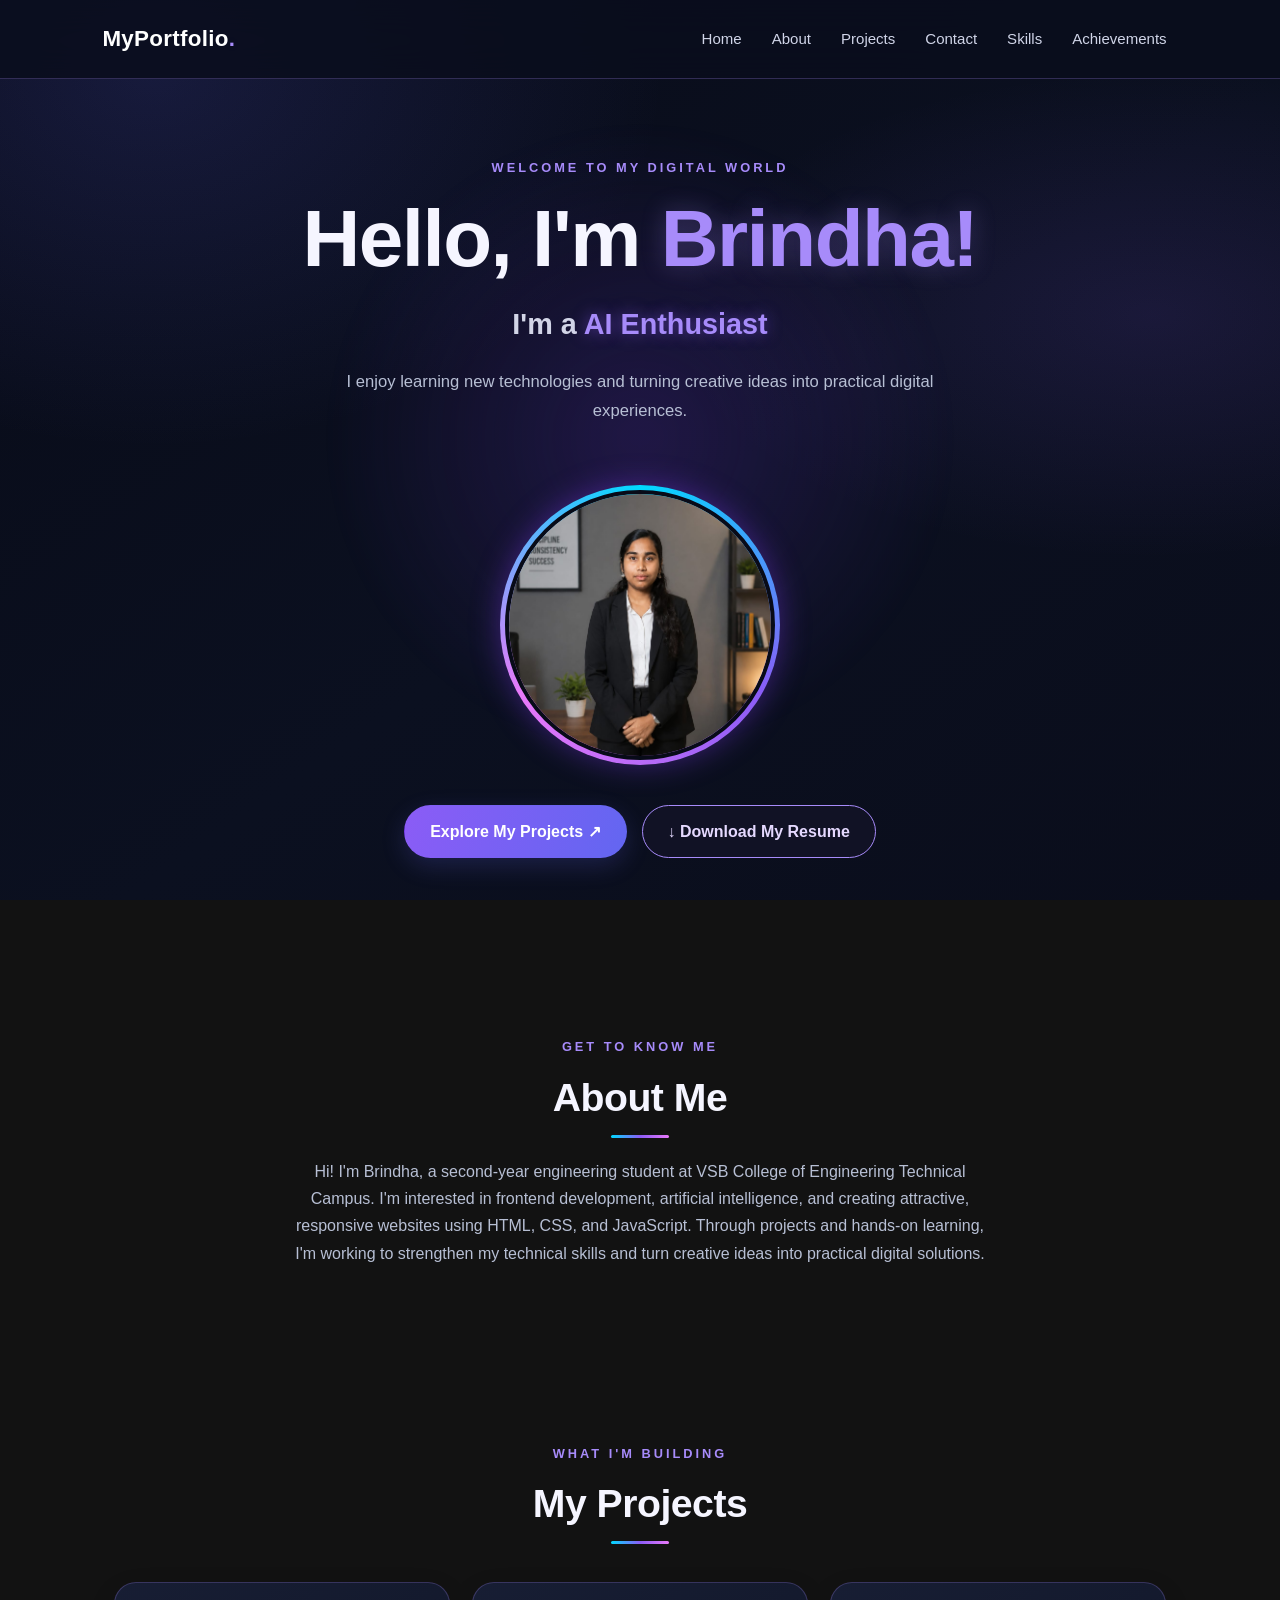
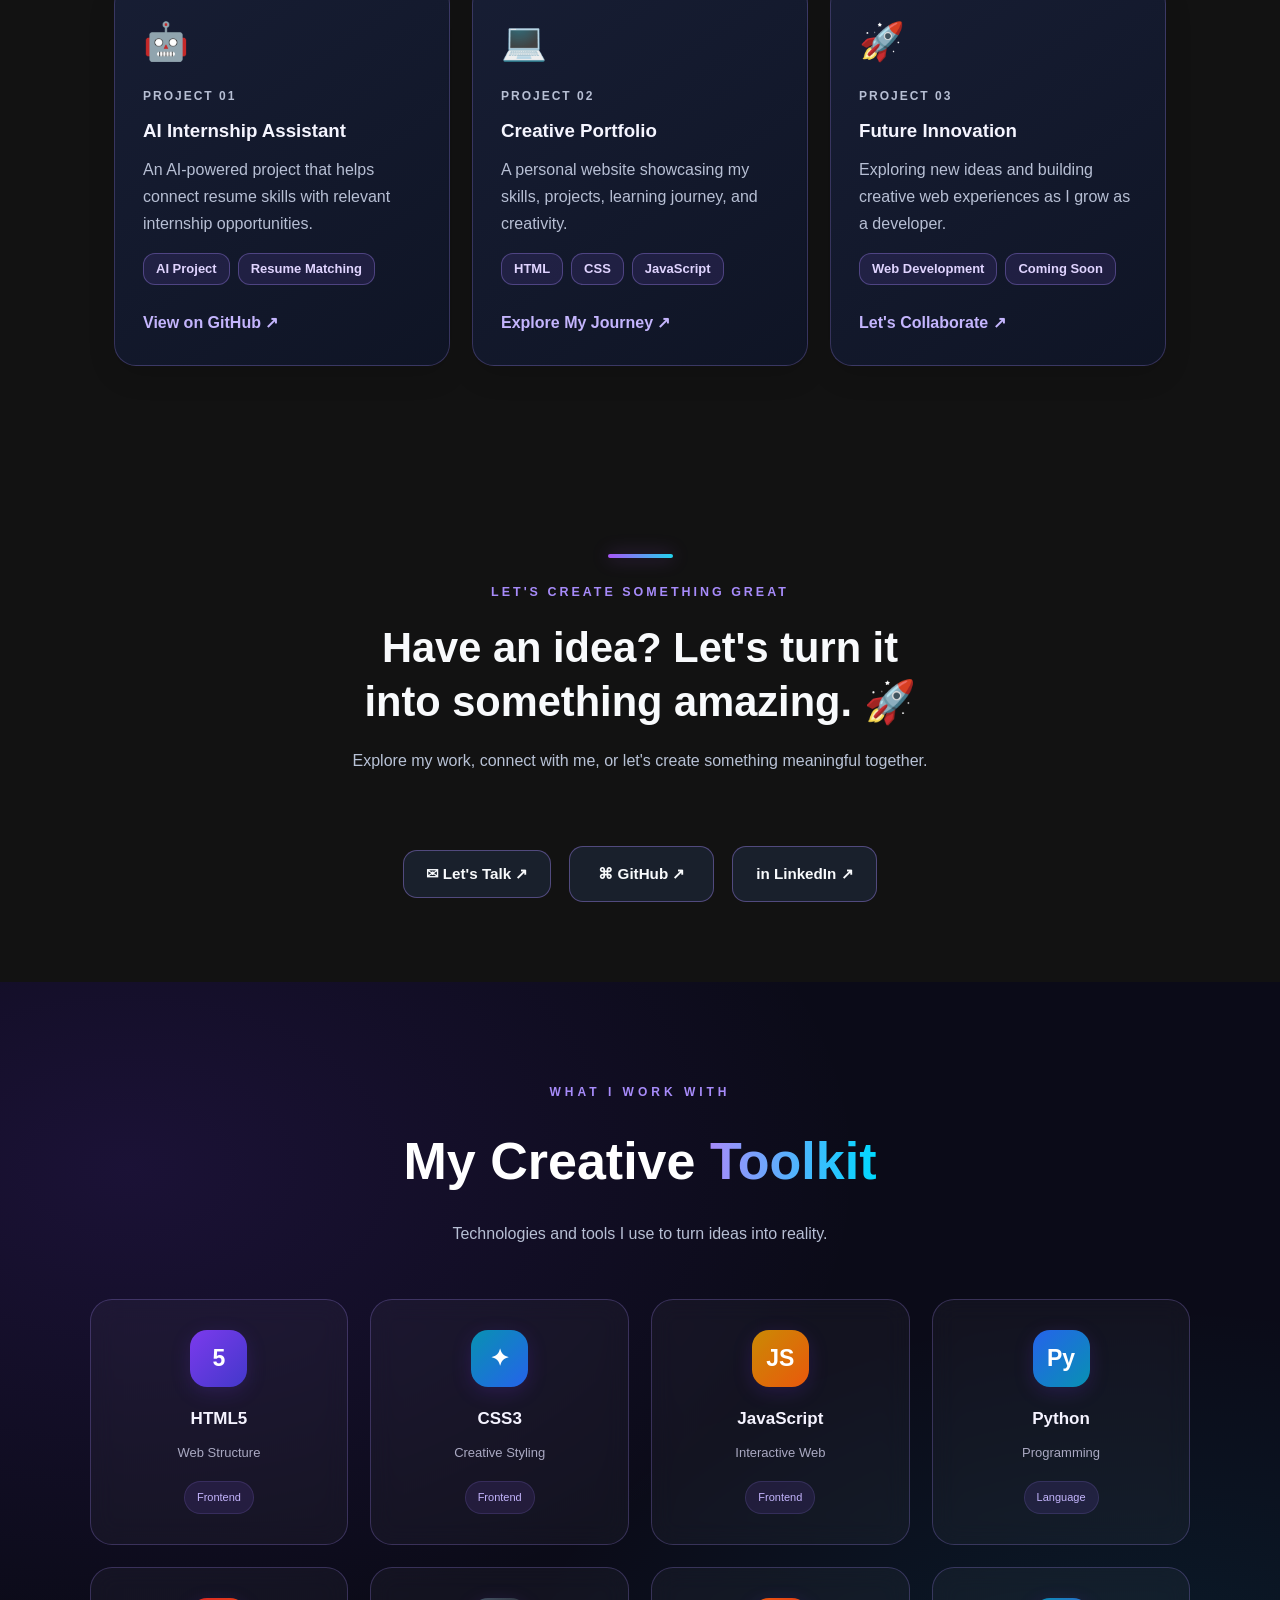
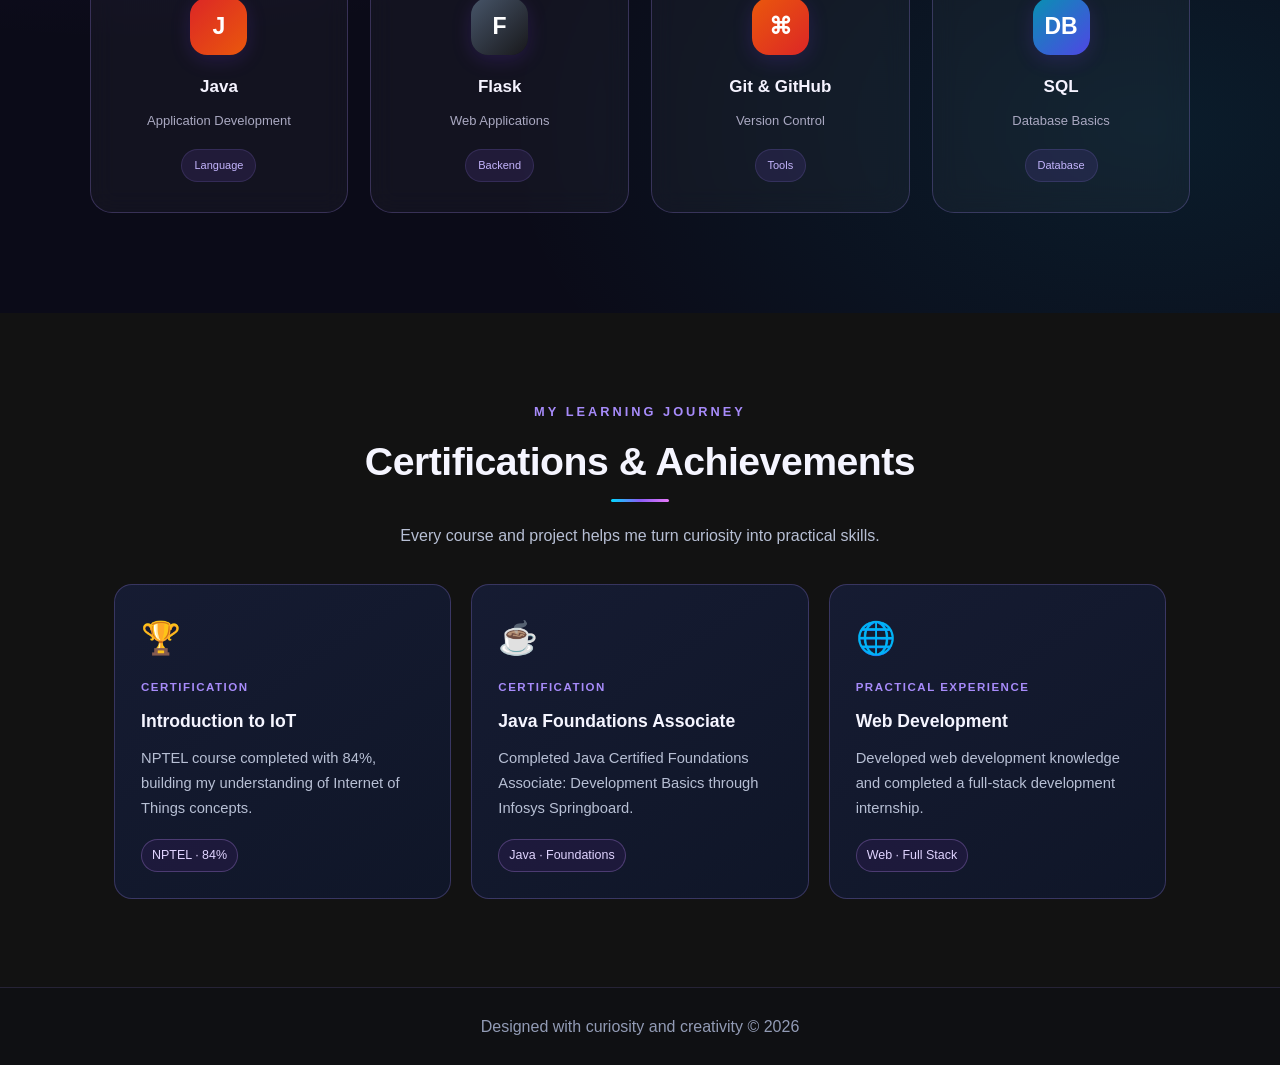
==== index.html @ 7d75a943 "Add CodeNova portfolio website" ====
<!DOCTYPE html>
<html lang="en">
<head>
  <meta charset="UTF-8">
  <meta name="viewport" content="width=device-width, initial-scale=1.0">
  <meta name="description" content="Brindha's creative portfolio showcasing web development skills, projects, and achievements.">
  <title>Brindha | Creative Portfolio</title>
  <link rel="stylesheet" href="style.css">
  <script src="script.js" defer></script>
</head>

<body>

  <!-- Navigation -->
  <header class="navbar">
    <a class="logo" href="#home">MyPortfolio<span>.</span></a>

    <nav>
      <a href="#home">Home</a>
      <a href="#about">About</a>
      <a href="#projects">Projects</a>
      <a href="#contact">Contact</a>
      <a href="#skills">Skills</a>
      <a href="#achievements">Achievements</a>
    </nav>
  </header>

  <main>

    <!-- Hero Section -->
    <section class="hero" id="home">
      <p class="eyebrow">WELCOME TO MY DIGITAL WORLD</p>

      <h1>Hello, I'm <span>Brindha!</span></h1>

      <h2 class="typing-line">
        I'm a <span id="typing-text">Developer</span>
      </h2>

      <p class="intro">
        I enjoy learning new technologies and turning creative
        ideas into practical digital experiences.
      </p>

      <div class="profile-frame">
        <img src="images/brindha.jpeg" alt="Brindha's profile photo">
      </div>

      <div class="hero-buttons">
        <a class="btn" href="#projects">Explore My Projects ↗</a>

        <a class="btn resume-btn"
           href="PROFESSIONAL RESUME.pdf"
           download>
          ↓ Download My Resume
        </a>

        
      </div>
    </section>

    <!-- About Section -->
    <section class="section" id="about">
      <p class="eyebrow">GET TO KNOW ME</p>
      <h2>About Me</h2>

      <p>
        Hi! I'm Brindha, a second-year engineering student at
        VSB College of Engineering Technical Campus. I'm interested
        in frontend development, artificial intelligence, and
        creating attractive, responsive websites using HTML, CSS,
        and JavaScript. Through projects and hands-on learning,
        I'm working to strengthen my technical skills and turn
        creative ideas into practical digital solutions.
      </p>
    </section>

    <!-- Projects Section -->
    <section class="section" id="projects">
      <p class="eyebrow">WHAT I'M BUILDING</p>
      <h2>My Projects</h2>

      <div class="project-grid">

        <article class="project-card">
          <div class="project-icon">🤖</div>
          <p class="project-number">PROJECT 01</p>
          <h3>AI Internship Assistant</h3>

          <p>
            An AI-powered project that helps connect resume skills
            with relevant internship opportunities.
          </p>

          <div class="tech-tags">
            <span class="tag">AI Project</span>
            <span class="tag">Resume Matching</span>
          </div>

          <a class="project-link"
             href="https://github.com/Brindhar-code/AI-Internship-Recommendation-Agent"
             target="_blank"
             rel="noopener noreferrer">
            View on GitHub ↗
          </a>
        </article>

        <article class="project-card">
          <div class="project-icon">💻</div>
          <p class="project-number">PROJECT 02</p>
          <h3>Creative Portfolio</h3>

          <p>
            A personal website showcasing my skills, projects,
            learning journey, and creativity.
          </p>

          <div class="tech-tags">
            <span class="tag">HTML</span>
            <span class="tag">CSS</span>
            <span class="tag">JavaScript</span>
          </div>

          <a class="project-link" href="#home">
            Explore My Journey ↗
          </a>
        </article>

        <article class="project-card">
          <div class="project-icon">🚀</div>
          <p class="project-number">PROJECT 03</p>
          <h3>Future Innovation</h3>

          <p>
            Exploring new ideas and building creative web experiences
            as I grow as a developer.
          </p>

          <div class="tech-tags">
            <span class="tag">Web Development</span>
            <span class="tag">Coming Soon</span>
          </div>

          <a class="project-link" href="#contact">
            Let's Collaborate ↗
          </a>
        </article>

      </div>
    </section>

<!-- Hidden Contact Form -->
<section class="section contact" id="contact" hidden>
  <p class="eyebrow">LET'S CONNECT</p>
  <h2>Have an idea? Let's talk!</h2>

  <p class="section-description">
    I'm excited to connect, share ideas, and explore new opportunities.
  </p>

  <form class="contact-form" id="contactForm">
    <input
      type="text"
      id="contact-name"
      name="name"
      placeholder="Your Name"
      required
    >

    <input
      type="email"
      id="contact-email"
      name="email"
      placeholder="Your Email"
      required
    >

    <textarea
      id="contact-message"
      name="message"
      placeholder="Your Message"
      rows="5"
      required
    ></textarea>

    <button type="submit" class="btn">Send Message ↗</button>
    <p id="form-status" role="status"></p>
  </form>
</section>
<!-- Connect With Me -->
<div class="connect-intro">
  <p class="eyebrow">LET'S CREATE SOMETHING GREAT</p>
  <h2>Have an idea? Let's turn it into something amazing. 🚀</h2>
  <p>
    Explore my work, connect with me, or let's create
    something meaningful together.
  </p>
</div>
<!-- Contact and Social Buttons -->
<div class="social-links">

  <button type="button" class="social-btn" id="letsTalkBtn">
    ✉ Let's Talk ↗
  </button>

  <a class="social-btn"
     href="https://github.com/Brindhar-code"
     target="_blank"
     rel="noopener noreferrer">
    ⌘ GitHub ↗
  </a>

  <a class="social-btn"
     href="https://www.linkedin.com/in/brindha-r-471429421/"
     target="_blank"
     rel="noopener noreferrer">
    in LinkedIn ↗
  </a>

</div>
    <!-- Skills Section -->
    <section id="skills" class="skills-section">
      <div class="skills-container">

        <p class="section-tag">WHAT I WORK WITH</p>

        <h2 class="skills-heading">
          My Creative <span>Toolkit</span>
        </h2>

        <p class="skills-description">
          Technologies and tools I use to turn ideas into reality.
        </p>

        <div class="skills-grid">

          <div class="skill-card">
            <div class="skill-icon html-icon">5</div>
            <h3>HTML5</h3>
            <p>Web Structure</p>
            <span class="skill-tag">Frontend</span>
          </div>

          <div class="skill-card">
            <div class="skill-icon css-icon">✦</div>
            <h3>CSS3</h3>
            <p>Creative Styling</p>
            <span class="skill-tag">Frontend</span>
          </div>

          <div class="skill-card">
            <div class="skill-icon js-icon">JS</div>
            <h3>JavaScript</h3>
            <p>Interactive Web</p>
            <span class="skill-tag">Frontend</span>
          </div>

          <div class="skill-card">
            <div class="skill-icon python-icon">Py</div>
            <h3>Python</h3>
            <p>Programming</p>
            <span class="skill-tag">Language</span>
          </div>

          <div class="skill-card">
            <div class="skill-icon java-icon">J</div>
            <h3>Java</h3>
            <p>Application Development</p>
            <span class="skill-tag">Language</span>
          </div>

          <div class="skill-card">
            <div class="skill-icon flask-icon">F</div>
            <h3>Flask</h3>
            <p>Web Applications</p>
            <span class="skill-tag">Backend</span>
          </div>

          <div class="skill-card">
            <div class="skill-icon git-icon">⌘</div>
            <h3>Git & GitHub</h3>
            <p>Version Control</p>
            <span class="skill-tag">Tools</span>
          </div>

          <div class="skill-card">
            <div class="skill-icon sql-icon">DB</div>
            <h3>SQL</h3>
            <p>Database Basics</p>
            <span class="skill-tag">Database</span>
          </div>

        </div>
      </div>
    </section>

    <!-- Achievements Section -->
    <section class="section achievements" id="achievements">
      <p class="eyebrow">MY LEARNING JOURNEY</p>

      <h2>Certifications & Achievements</h2>

      <p class="achievement-intro">
        Every course and project helps me turn curiosity into practical skills.
      </p>

      <div class="achievement-grid">

        <article class="achievement-card">
          <div class="achievement-icon">🏆</div>
          <p class="achievement-label">CERTIFICATION</p>
          <h3>Introduction to IoT</h3>

          <p>
            NPTEL course completed with 84%, building my understanding
            of Internet of Things concepts.
          </p>

          <span class="achievement-tag">NPTEL · 84%</span>
        </article>

        <article class="achievement-card">
          <div class="achievement-icon">☕</div>
          <p class="achievement-label">CERTIFICATION</p>
          <h3>Java Foundations Associate</h3>

          <p>
            Completed Java Certified Foundations Associate:
            Development Basics through Infosys Springboard.
          </p>

          <span class="achievement-tag">Java · Foundations</span>
        </article>

        <article class="achievement-card">
          <div class="achievement-icon">🌐</div>
          <p class="achievement-label">PRACTICAL EXPERIENCE</p>
          <h3>Web Development</h3>

          <p>
            Developed web development knowledge and completed
            a full-stack development internship.
          </p>

          <span class="achievement-tag">Web · Full Stack</span>
        </article>

      </div>
    </section>

  </main>

  <!-- Footer -->
  <footer>
    Designed with curiosity and creativity © 2026
  </footer>

</body>
</html>
---- style.css ----
/* ==========================================
   CodeNova Portfolio — Clean Premium Design
   ========================================== */

/* 1. THEME */

:root {
  color-scheme: dark;
  --bg: #080b18;
  --surface: rgba(20, 27, 48, 0.88);
  --border: rgba(167, 139, 250, 0.25);
  --purple: #a78bfa;
  --purple-bright: #8b5cf6;
  --blue: #00d9ff;
  --pink: #e879f9;
  --text: #f5f5ff;
  --muted: #b7bfd4;
}

* {
  margin: 0;
  padding: 0;
  box-sizing: border-box;
}

html {
  scroll-behavior: smooth;
  scroll-padding-top: 90px;
}

body {
  min-height: 100vh;
  overflow-x: hidden;
  font-family: "Segoe UI", Arial, sans-serif;
  color: var(--text);
  line-height: 1.7;
  background:
    radial-gradient(
      ellipse at 12% 8%,
      rgba(99, 102, 241, 0.16),
      transparent 32rem
    ),
    radial-gradient(
      ellipse at 90% 35%,
      rgba(139, 92, 246, 0.12),
      transparent 30rem
    ),
    linear-gradient(145deg, var(--bg), #0b1020 55%, #0a0d1b);
  background-attachment: fixed;
}

::selection {
  color: white;
  background: rgba(139, 92, 246, 0.7);
}

a {
  -webkit-tap-highlight-color: transparent;
}

a:focus-visible,
button:focus-visible,
input:focus-visible,
textarea:focus-visible {
  outline: 2px solid var(--blue);
  outline-offset: 4px;
}

/* 2. NAVIGATION */

.navbar {
  display: flex;
  justify-content: space-between;
  align-items: center;
  gap: 24px;
  padding: 18px 8%;
  position: sticky;
  top: 0;
  z-index: 100;
  background: rgba(10, 14, 29, 0.85);
  border-bottom: 1px solid var(--border);
  backdrop-filter: blur(18px);
}

.logo {
  color: white;
  font-size: 1.4rem;
  font-weight: 800;
  letter-spacing: 0.3px;
  text-decoration: none;
  white-space: nowrap;
}

.logo span,
.hero h1 span {
  color: var(--purple);
  text-shadow: 0 0 24px rgba(167, 139, 250, 0.3);
}

nav {
  display: flex;
  justify-content: flex-end;
  align-items: center;
  gap: 8px;
  flex-wrap: wrap;
}

nav a {
  padding: 8px 11px;
  border-radius: 10px;
  color: #d0d5e8;
  font-size: 0.94rem;
  text-decoration: none;
  transition: color 0.25s ease, background 0.25s ease;
}

nav a:hover {
  color: white;
  background: rgba(167, 139, 250, 0.12);
}

/* 3. HERO SECTION */

.hero {
  min-height: 82vh;
  display: flex;
  flex-direction: column;
  justify-content: center;
  align-items: center;
  text-align: center;
  padding: 78px 20px 90px;
  position: relative;
  isolation: isolate;
}

.hero::before {
  content: "";
  position: absolute;
  width: min(70vw, 650px);
  aspect-ratio: 1;
  top: 4%;
  left: 50%;
  transform: translateX(-50%);
  z-index: -1;
  border-radius: 50%;
  background: radial-gradient(
    circle,
    rgba(124, 58, 237, 0.19),
    transparent 68%
  );
  filter: blur(10px);
  pointer-events: none;
  animation: heroAura 8s ease-in-out infinite alternate;
}

.eyebrow {
  color: var(--purple);
  letter-spacing: 3px;
  font-size: 0.8rem;
  font-weight: 800;
  margin-bottom: 15px;
  text-transform: uppercase;
}

.hero h1 {
  font-size: clamp(2.5rem, 7vw, 5rem);
  line-height: 1.14;
  letter-spacing: -1.5px;
  animation: fadeUp 0.75s ease both;
}

.hero h2 {
  color: #d2d5e7;
  font-size: clamp(1.1rem, 3vw, 1.8rem);
  margin-top: 15px;
}

.intro {
  max-width: 600px;
  margin: 20px 0 30px;
  color: var(--muted);
  font-size: 1.04rem;
}

.typing-line {
  min-height: 1.7em;
}

#typing-text {
  color: var(--purple);
  text-shadow: 0 0 15px rgba(139, 92, 246, 0.55);
}

/* 4. BUTTONS */

.btn {
  display: inline-block;
  padding: 12px 25px;
  border: 1px solid transparent;
  border-radius: 30px;
  background: linear-gradient(
    110deg,
    var(--purple-bright),
    #6366f1 55%,
    #7c3aed
  );
  background-size: 180% 180%;
  color: white;
  text-decoration: none;
  font-weight: 750;
  box-shadow: 0 8px 24px rgba(99, 102, 241, 0.2);
  transition:
    transform 0.25s ease,
    box-shadow 0.25s ease,
    background-position 0.35s ease;
}

.btn:hover {
  transform: translateY(-3px);
  background-position: 100% 50%;
  box-shadow: 0 12px 32px rgba(139, 92, 246, 0.38);
}

.btn:active,
.social-btn:active {
  transform: translateY(0) scale(0.98);
}

.hero-buttons {
  display: flex;
  justify-content: center;
  align-items: center;
  flex-wrap: wrap;
  gap: 15px;
  margin-top: 10px;
}

.resume-btn {
  background: rgba(23, 21, 43, 0.6);
  border: 1px solid var(--purple);
  color: #e5d9ff;
  box-shadow: none;
}

.resume-btn:hover {
  background: rgba(139, 92, 246, 0.18);
  box-shadow: 0 8px 25px rgba(139, 92, 246, 0.22);
}

/* 5. PROFILE PHOTO */

.profile-frame {
  width: 280px;
  height: 280px;
  margin: 30px auto;
  padding: 5px;
  border-radius: 50%;
  background: conic-gradient(
    from 0deg,
    var(--blue),
    var(--purple-bright),
    var(--pink),
    var(--blue)
  );
  box-shadow: 0 0 30px rgba(124, 58, 237, 0.42);
  animation:
    glow 3.5s ease-in-out infinite alternate,
    floatPhoto 5s ease-in-out infinite;
}

.profile-frame img {
  display: block;
  width: 100%;
  height: 100%;
  object-fit: cover;
  object-position: center 25%;
  border-radius: 50%;
  border: 4px solid var(--bg);
}

/* 6. ANIMATIONS */

@keyframes glow {
  from {
    box-shadow: 0 0 18px rgba(0, 217, 255, 0.28);
  }

  to {
    box-shadow: 0 0 40px rgba(168, 85, 247, 0.55);
  }
}

@keyframes floatPhoto {
  0%, 100% {
    transform: translateY(0);
  }

  50% {
    transform: translateY(-7px);
  }
}

@keyframes heroAura {
  from {
    opacity: 0.65;
    transform: translateX(-50%) scale(0.94);
  }

  to {
    opacity: 1;
    transform: translateX(-50%) scale(1.06);
  }
}

@keyframes fadeUp {
  from {
    opacity: 0;
    transform: translateY(14px);
  }

  to {
    opacity: 1;
    transform: translateY(0);
  }
}

@keyframes skillAppear {
  from {
    opacity: 0;
    transform: translateY(20px);
  }

  to {
    opacity: 1;
    transform: translateY(0);
  }
}

/* 7. GENERAL SECTIONS */

.section {
  width: min(100%, 1100px);
  margin: auto;
  padding: 88px 24px;
  text-align: center;
  scroll-margin-top: 85px;
}

.section h2 {
  font-size: clamp(1.8rem, 4vw, 2.45rem);
  line-height: 1.25;
  margin-bottom: 20px;
  letter-spacing: -0.5px;
}

.section h2::after {
  content: "";
  display: block;
  width: 58px;
  height: 3px;
  margin: 13px auto 0;
  border-radius: 10px;
  background: linear-gradient(
    90deg,
    var(--blue),
    var(--purple-bright),
    var(--pink)
  );
}

.section > p:not(.eyebrow) {
  color: var(--muted);
  max-width: 700px;
  margin: auto;
}

/* 8. PROJECT CARDS */

.project-grid {
  display: grid;
  grid-template-columns: repeat(3, minmax(0, 1fr));
  gap: 22px;
  margin-top: 38px;
  text-align: left;
}

.project-card {
  position: relative;
  overflow: hidden;
  padding: 28px;
  background: linear-gradient(
    145deg,
    rgba(24, 31, 55, 0.92),
    rgba(15, 21, 39, 0.92)
  );
  border: 1px solid var(--border);
  border-radius: 22px;
  box-shadow: 0 10px 28px rgba(0, 0, 0, 0.12);
  transition:
    transform 0.3s ease,
    border-color 0.3s ease,
    box-shadow 0.3s ease,
    background 0.3s ease;
}

.project-card::before,
.skill-card::before,
.achievement-card::before {
  content: "";
  position: absolute;
  inset: 0;
  pointer-events: none;
  opacity: 0;
  background: linear-gradient(
    125deg,
    rgba(167, 139, 250, 0.08),
    transparent 45%
  );
  transition: opacity 0.3s ease;
}

.project-card:hover,
.project-card.selected {
  transform: translateY(-7px);
  border-color: rgba(167, 139, 250, 0.75);
  box-shadow: 0 18px 50px rgba(139, 92, 246, 0.18);
}

.project-card:hover::before,
.skill-card:hover::before,
.achievement-card:hover::before {
  opacity: 1;
}

.project-icon {
  display: inline-block;
  font-size: 2.3rem;
  margin-bottom: 12px;
}

.project-number {
  color: var(--purple);
  font-size: 0.75rem;
  font-weight: 800;
  letter-spacing: 2px;
}

.project-card h3 {
  margin: 12px 0;
  line-height: 1.35;
}

.project-card p {
  color: var(--muted);
}

.tech-tags {
  display: flex;
  flex-wrap: wrap;
  align-items: center;
  gap: 8px;
  margin: 16px 0;
}

.tag {
  display: inline-block;
  width: fit-content;
  padding: 6px 12px;
  border: 1px solid rgba(167, 139, 250, 0.35);
  border-radius: 12px;
  color: #e0d4ff;
  background: rgba(139, 92, 246, 0.12);
  font-size: 13px;
  line-height: 1.4;
  font-weight: 600;
  white-space: normal;
  overflow-wrap: anywhere;
}

.project-card .tag {
  font-size: 13px;
}

.project-link {
  display: inline-block;
  margin-top: 8px;
  color: #c4b5fd;
  text-decoration: none;
  font-weight: 700;
  transition: color 0.2s ease, transform 0.2s ease;
}

.project-link:hover {
  color: white;
  text-decoration: underline;
  transform: translateX(3px);
}

/* 9. CREATIVE SKILLS SECTION */

.skills-section {
  position: relative;
  overflow: hidden;
  padding: 100px 7%;
  background:
    radial-gradient(
      ellipse at 10% 20%,
      rgba(124, 58, 237, 0.14),
      transparent 45%
    ),
    radial-gradient(
      ellipse at 90% 80%,
      rgba(6, 182, 212, 0.10),
      transparent 40%
    ),
    #0b0b18;
}

.skills-container {
  max-width: 1150px;
  margin: 0 auto;
  text-align: center;
}

.section-tag {
  color: var(--purple);
  font-size: 12px;
  font-weight: 700;
  letter-spacing: 4px;
  margin-bottom: 15px;
}

.skills-heading {
  color: white;
  font-size: clamp(32px, 5vw, 52px);
  margin-bottom: 15px;
}

.skills-heading span,
.contact h2 span {
  background: linear-gradient(90deg, var(--purple), var(--blue));
  -webkit-background-clip: text;
  background-clip: text;
  -webkit-text-fill-color: transparent;
}

.skills-description {
  color: var(--muted);
  font-size: 16px;
  margin: 0 auto 50px;
  line-height: 1.8;
}

.skills-intro {
  max-width: 650px;
  margin: 0 auto 30px;
  color: var(--muted);
}

.skills-grid {
  display: grid;
  grid-template-columns: repeat(4, minmax(0, 1fr));
  gap: 22px;
  margin-top: 35px;
}

.skill-card {
  position: relative;
  overflow: hidden;
  min-width: 0;
  min-height: 195px;
  padding: 30px 15px;
  background: rgba(255, 255, 255, 0.035);
  border: 1px solid var(--border);
  border-radius: 22px;
  backdrop-filter: blur(12px);
  transition:
    transform 0.3s ease,
    border-color 0.3s ease,
    box-shadow 0.3s ease;
  animation: skillAppear 0.65s ease both;
}

.skill-card:nth-child(2) { animation-delay: 0.08s; }
.skill-card:nth-child(3) { animation-delay: 0.16s; }
.skill-card:nth-child(4) { animation-delay: 0.24s; }
.skill-card:nth-child(5) { animation-delay: 0.32s; }
.skill-card:nth-child(6) { animation-delay: 0.40s; }
.skill-card:nth-child(7) { animation-delay: 0.48s; }
.skill-card:nth-child(8) { animation-delay: 0.56s; }

.skill-card:hover {
  transform: translateY(-9px) scale(1.02);
  border-color: var(--purple);
  box-shadow: 0 15px 40px rgba(124, 58, 237, 0.18);
}

.skill-icon {
  display: flex;
  align-items: center;
  justify-content: center;
  width: 57px;
  height: 57px;
  margin: 0 auto 18px;
  border-radius: 17px;
  font-size: 23px;
  font-weight: 800;
  color: white;
  background: linear-gradient(135deg, #7c3aed, #4338ca);
  box-shadow: 0 5px 20px rgba(124, 58, 237, 0.18);
}

.css-icon {
  background: linear-gradient(135deg, #0891b2, #2563eb);
}

.js-icon {
  background: linear-gradient(135deg, #ca8a04, #ea580c);
}

.python-icon {
  background: linear-gradient(135deg, #2563eb, #0891b2);
}

.java-icon {
  background: linear-gradient(135deg, #dc2626, #ea580c);
}

.flask-icon {
  background: linear-gradient(135deg, #475569, #18181b);
}

.git-icon {
  background: linear-gradient(135deg, #ea580c, #dc2626);
}

.sql-icon {
  background: linear-gradient(135deg, #0891b2, #4f46e5);
}

.skill-card h3 {
  color: #f5f3ff;
  font-size: 17px;
  margin-bottom: 8px;
}

.skill-card p {
  color: #aaa9c2;
  font-size: 13px;
  margin-bottom: 17px;
}

.skill-tag {
  display: inline-block;
  padding: 6px 12px;
  border-radius: 30px;
  font-size: 11px;
  color: #c4b5fd;
  background: rgba(139, 92, 246, 0.12);
  border: 1px solid rgba(167, 139, 250, 0.15);
}

/* Retained for any older skill-bar HTML still in use */

.skill-heading {
  display: flex;
  justify-content: space-between;
  align-items: center;
  gap: 12px;
  margin-bottom: 15px;
  font-weight: 700;
}

.skill-heading span:last-child {
  color: #d0c2ff;
  font-size: 0.8rem;
}

.skill-track {
  height: 9px;
  background: #252d48;
  border-radius: 20px;
  overflow: hidden;
}

.skill-fill {
  width: 0;
  height: 100%;
  background: linear-gradient(90deg, var(--purple-bright), var(--blue));
  border-radius: 20px;
  animation: fillSkill 1.5s ease forwards;
}

@keyframes fillSkill {
  to {
    width: var(--level);
  }
}

/* 10. ACHIEVEMENTS */

.achievement-grid {
  display: grid;
  grid-template-columns: repeat(3, minmax(0, 1fr));
  gap: 20px;
  margin-top: 35px;
  text-align: left;
}

.achievement-intro {
  max-width: 650px;
  margin: 0 auto 30px;
  color: var(--muted);
}

.achievement-card {
  position: relative;
  overflow: hidden;
  padding: 26px;
  background: linear-gradient(
    145deg,
    rgba(23, 29, 53, 0.95),
    rgba(16, 23, 42, 0.95)
  );
  border: 1px solid var(--border);
  border-radius: 18px;
  transition:
    transform 0.3s ease,
    border-color 0.3s ease,
    box-shadow 0.3s ease;
}

.achievement-card:hover {
  transform: translateY(-6px);
  border-color: rgba(167, 139, 250, 0.75);
  box-shadow: 0 12px 30px rgba(139, 92, 246, 0.16);
}

.achievement-icon {
  font-size: 2rem;
  margin-bottom: 12px;
}

.achievement-label {
  color: var(--purple);
  font-size: 0.72rem;
  font-weight: 800;
  letter-spacing: 1.5px;
}

.achievement-card h3 {
  margin: 12px 0;
  font-size: 1.1rem;
  line-height: 1.4;
}

.achievement-card > p:not(.achievement-label) {
  color: var(--muted);
  font-size: 0.92rem;
  line-height: 1.7;
}

.achievement-tag {
  display: inline-block;
  margin-top: 18px;
  padding: 5px 10px;
  border: 1px solid rgba(81, 64, 120, 0.9);
  border-radius: 20px;
  background: rgba(33, 27, 64, 0.8);
  color: #e0d4ff;
  font-size: 0.78rem;
}

/* 11. CONTACT SECTION */

.contact {
  position: relative;
  overflow: hidden;
  background:
    radial-gradient(
      ellipse at top right,
      rgba(139, 92, 246, 0.13),
      transparent 55%
    ),
    rgba(17, 24, 43, 0.82);
  border: 1px solid var(--border);
  border-radius: 26px;
  margin-bottom: 50px;
  text-align: center;
  padding: 90px 7%;
}

.contact .btn {
  margin-top: 15px;
}

.contact-description {
  max-width: 550px;
  margin: 20px auto 30px;
  color: #b8b5cc;
  line-height: 1.8;
}

.contact-buttons {
  display: flex;
  justify-content: center;
  align-items: center;
  flex-wrap: wrap;
  gap: 16px;
  margin-top: 28px;
}

.contact-link,
.contact-email-btn {
  display: inline-flex;
  align-items: center;
  justify-content: center;
  gap: 10px;
  padding: 14px 25px;
  border: 1px solid rgba(167, 139, 250, 0.4);
  border-radius: 30px;
  color: white;
  text-decoration: none;
  background: linear-gradient(
    120deg,
    rgba(124, 58, 237, 0.22),
    rgba(8, 145, 178, 0.18)
  );
  transition:
    transform 0.3s ease,
    border-color 0.3s ease,
    box-shadow 0.3s ease;
}

.contact-link:hover,
.contact-email-btn:hover {
  transform: translateY(-5px);
  border-color: var(--purple);
  box-shadow: 0 10px 28px rgba(124, 58, 237, 0.25);
}

.contact-note {
  margin-top: 28px;
  color: var(--purple);
  font-size: 13px;
}

/* 12. CONTACT FORM */

.contact-form {
  max-width: 500px;
  margin: 30px auto;
  display: flex;
  flex-direction: column;
  gap: 16px;
}

.contact-form input,
.contact-form textarea {
  width: 100%;
  padding: 15px;
  border: 1px solid #343d5d;
  border-radius: 12px;
  background: rgba(10, 14, 29, 0.75);
  color: white;
  font: inherit;
  transition: border-color 0.2s ease, box-shadow 0.2s ease;
}

.contact-form input::placeholder,
.contact-form textarea::placeholder {
  color: #929bb5;
}

.contact-form input:focus,
.contact-form textarea:focus {
  outline: none;
  border-color: var(--purple);
  box-shadow: 0 0 0 3px rgba(167, 139, 250, 0.12);
}

.contact-form textarea {
  min-height: 140px;
  resize: vertical;
}

.contact-form button {
  border: none;
  cursor: pointer;
  font: inherit;
}

/* 13. SOCIAL LINKS */

.social-links {
  display: flex;
  justify-content: center;
  align-items: center;
  flex-wrap: wrap;
  gap: 16px;
  margin-top: 25px;
}

.social-btn {
  display: inline-flex;
  align-items: center;
  justify-content: center;
  gap: 10px;
  padding: 12px 22px;
  border: 1px solid rgba(139, 92, 246, 0.8);
  border-radius: 30px;
  background: rgba(23, 21, 43, 0.7);
  color: #e9ddff;
  text-decoration: none;
  font-weight: 700;
  transition:
    transform 0.25s ease,
    box-shadow 0.25s ease,
    background 0.25s ease;
}

.social-btn span {
  font-size: 1.1rem;
  font-weight: 800;
}

.social-btn:hover {
  transform: translateY(-4px);
  box-shadow: 0 0 24px rgba(139, 92, 246, 0.32);
  background: rgba(43, 32, 77, 0.92);
}

/* 14. FOOTER */

footer {
  text-align: center;
  padding: 25px;
  color: #929bb5;
  border-top: 1px solid rgba(167, 139, 250, 0.15);
  background: rgba(7, 10, 20, 0.3);
}

/* 15. TABLET RESPONSIVENESS */

@media (max-width: 900px) {
  .navbar {
    padding: 16px 5%;
  }

  .project-grid,
  .achievement-grid {
    grid-template-columns: repeat(2, minmax(0, 1fr));
  }

  .skills-grid {
    grid-template-columns: repeat(2, minmax(0, 1fr));
    gap: 16px;
  }

  .hero {
    min-height: auto;
    padding-top: 65px;
  }
}

/* 16. MOBILE RESPONSIVENESS */

@media (max-width: 700px) {
  .navbar {
    flex-direction: column;
    padding: 14px 16px;
    gap: 10px;
  }

  nav {
    width: 100%;
    justify-content: center;
    gap: 5px;
  }

  nav a {
    padding: 7px 9px;
    font-size: 0.85rem;
  }

  .hero {
    padding: 48px 18px 60px;
  }

  .intro {
    font-size: 0.98rem;
  }

  .project-grid,
  .skills-grid,
  .achievement-grid {
    grid-template-columns: minmax(0, 1fr);
  }

  .project-card,
  .skill-card,
  .achievement-card {
    min-width: 0;
    overflow-wrap: anywhere;
  }

  .section {
    padding: 62px 20px;
  }

  .contact-form {
    width: 100%;
  }

  .contact-form input,
  .contact-form textarea {
    font-size: 16px;
  }
}

/* 17. SMALL PHONES */

@media (max-width: 480px) {
  .hero {
    padding: 55px 18px 65px;
  }

  .hero h1 {
    letter-spacing: -0.8px;
  }

  .profile-frame {
    width: 225px;
    height: 225px;
  }

  .hero-buttons,
  .social-links {
    flex-direction: column;
  }

  .hero-buttons .btn,
  .social-btn {
    width: min(100%, 260px);
    text-align: center;
    justify-content: center;
  }

  .section {
    padding: 52px 17px;
  }

  .section h2 {
    font-size: 1.8rem;
  }

  .contact {
    border-radius: 20px;
  }

  .skills-section {
    padding: 70px 5%;
  }

  .skills-grid {
    gap: 12px;
  }

  .skill-card {
    padding: 23px 9px;
    min-height: 180px;
  }

  .skill-card h3 {
    font-size: 15px;
  }

  .skill-card p {
    font-size: 12px;
  }

  .skill-icon {
    width: 48px;
    height: 48px;
  }

  .contact-buttons {
    flex-direction: column;
  }

  .contact-link {
    width: 100%;
    max-width: 260px;
  }
}

/* 18. EXTRA-SMALL PHONES */

@media (max-width: 380px) {
  .logo {
    font-size: 1.2rem;
  }

  nav a {
    padding: 6px 7px;
    font-size: 0.8rem;
  }

  .hero h1 {
    font-size: 2.2rem;
    overflow-wrap: anywhere;
  }

  .profile-frame {
    width: 200px;
    height: 200px;
  }

  .section {
    padding-left: 14px;
    padding-right: 14px;
  }

  .project-card,
  .skill-card,
  .achievement-card {
    padding: 19px;
  }
}

/* 19. ACCESSIBILITY */

@media (prefers-reduced-motion: reduce) {
  *,
  *::before,
  *::after {
    scroll-behavior: auto !important;
    animation-duration: 0.01ms !important;
    animation-iteration-count: 1 !important;
    transition-duration: 0.01ms !important;
  }
}
/* ===== CREATIVE CONNECT SECTION ===== */

.connect-intro {
  width: min(90%, 800px);
  margin: 70px auto 30px;
  padding: 30px 24px;
  text-align: center;
  position: relative;
  box-sizing: border-box;
}

/* Small glowing accent */
.connect-intro::before {
  content: "";
  display: block;
  width: 65px;
  height: 4px;
  margin: 0 auto 24px;
  border-radius: 20px;
  background: linear-gradient(90deg, #a855f7, #22d3ee);
  box-shadow: 0 0 18px rgba(168, 85, 247, 0.4);
}

.connect-intro .eyebrow {
  color: #a78bfa;
  font-size: 0.78rem;
  font-weight: 700;
  letter-spacing: 3px;
  margin-bottom: 18px;
  text-align: center;
}

.connect-intro h2 {
  max-width: 700px;
  margin: 0 auto 18px;
  text-align: center;
  font-size: clamp(1.7rem, 4vw, 2.6rem);
  line-height: 1.3;
  font-weight: 800;
  color: #f8fafc;
  text-wrap: balance;
}

.connect-intro > p:last-child {
  max-width: 580px;
  margin: 0 auto;
  color: #b8c2d6;
  font-size: 1rem;
  line-height: 1.8;
  text-align: center;
}

/* ===== CENTER THE THREE BUTTONS ===== */

.social-links {
  display: flex;
  justify-content: center;
  align-items: center;
  flex-wrap: wrap;
  gap: 18px;
  width: min(90%, 800px);
  margin: 0 auto 70px;
  padding: 10px 0;
  box-sizing: border-box;
}

.social-btn {
  display: inline-flex;
  justify-content: center;
  align-items: center;
  gap: 9px;
  min-width: 145px;
  padding: 14px 22px;
  border: 1px solid rgba(167, 139, 250, 0.4);
  border-radius: 14px;
  background: rgba(30, 41, 59, 0.65);
  color: #f8fafc;
  font-size: 0.95rem;
  font-weight: 600;
  text-align: center;
  text-decoration: none;
  cursor: pointer;
  transition:
    transform 0.25s ease,
    border-color 0.25s ease,
    background 0.25s ease,
    box-shadow 0.25s ease;
}

.social-btn:hover {
  transform: translateY(-4px);
  border-color: #a78bfa;
  background: rgba(124, 58, 237, 0.2);
  box-shadow: 0 8px 25px rgba(124, 58, 237, 0.2);
}

.social-btn:focus-visible {
  outline: 3px solid #22d3ee;
  outline-offset: 4px;
}

/* ===== MOBILE RESPONSIVENESS ===== */

@media (max-width: 600px) {
  .connect-intro {
    width: 94%;
    margin: 45px auto 22px;
    padding: 24px 12px;
  }

  .connect-intro .eyebrow {
    letter-spacing: 2px;
    font-size: 0.7rem;
  }

  .connect-intro > p:last-child {
    font-size: 0.93rem;
  }

  .social-links {
    width: 92%;
    gap: 12px;
    margin-bottom: 45px;
  }

  .social-btn {
    min-width: 125px;
    padding: 12px 15px;
    font-size: 0.9rem;
  }
}

@media (prefers-reduced-motion: reduce) {
  .social-btn {
    transition: none;
  }

  .social-btn:hover {
    transform: none;
  }
}
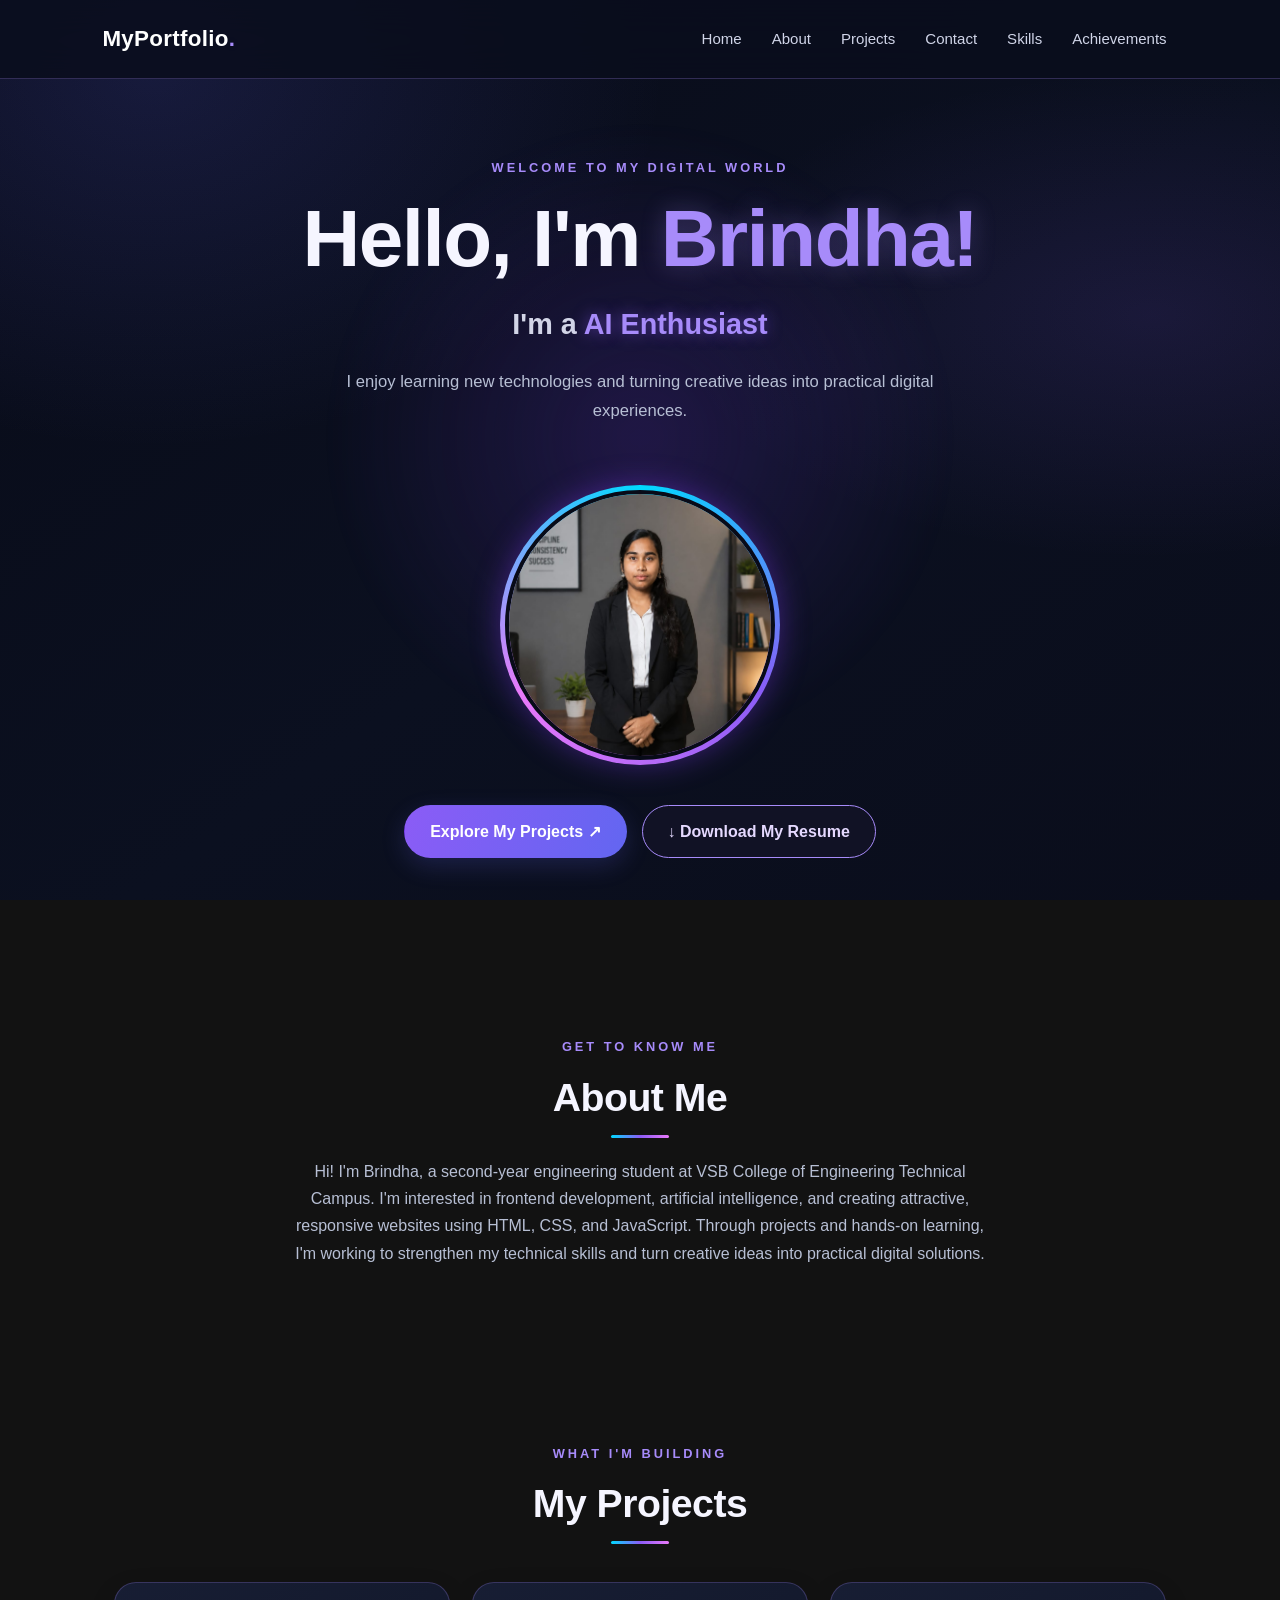
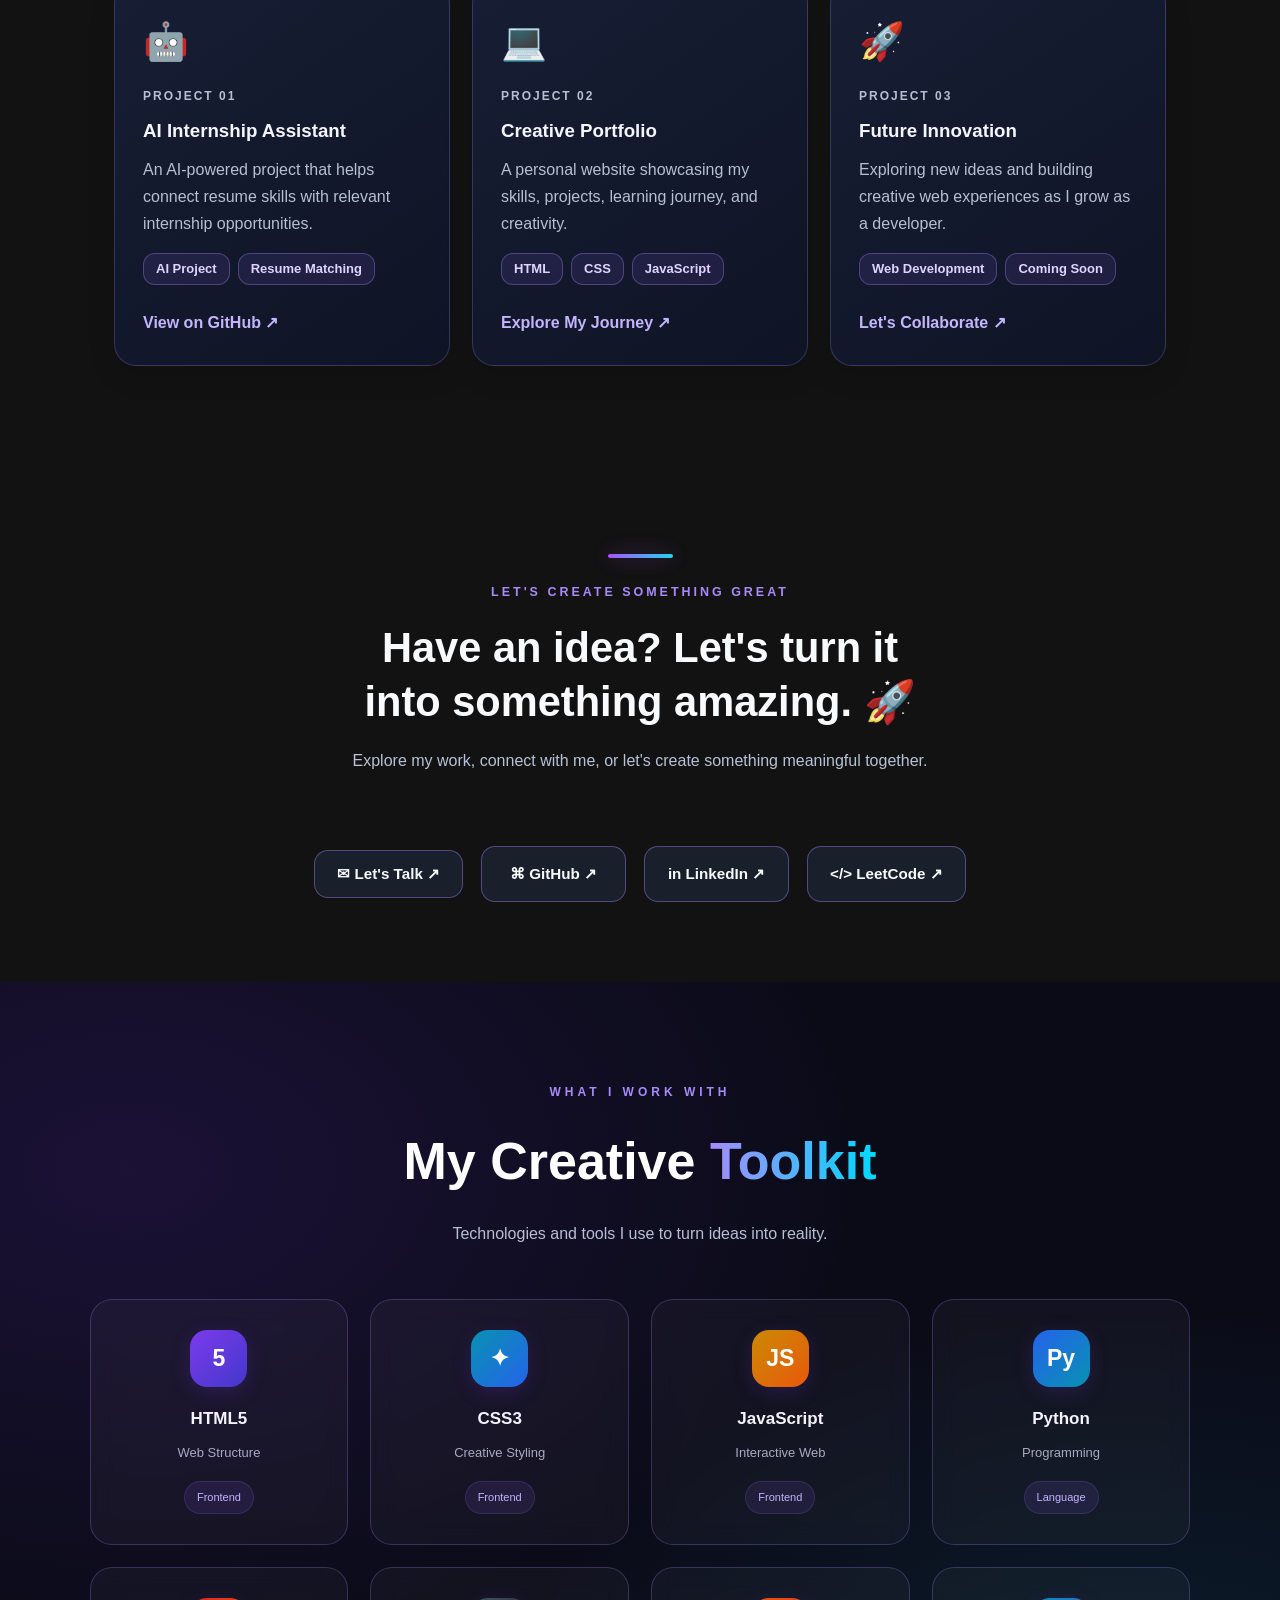
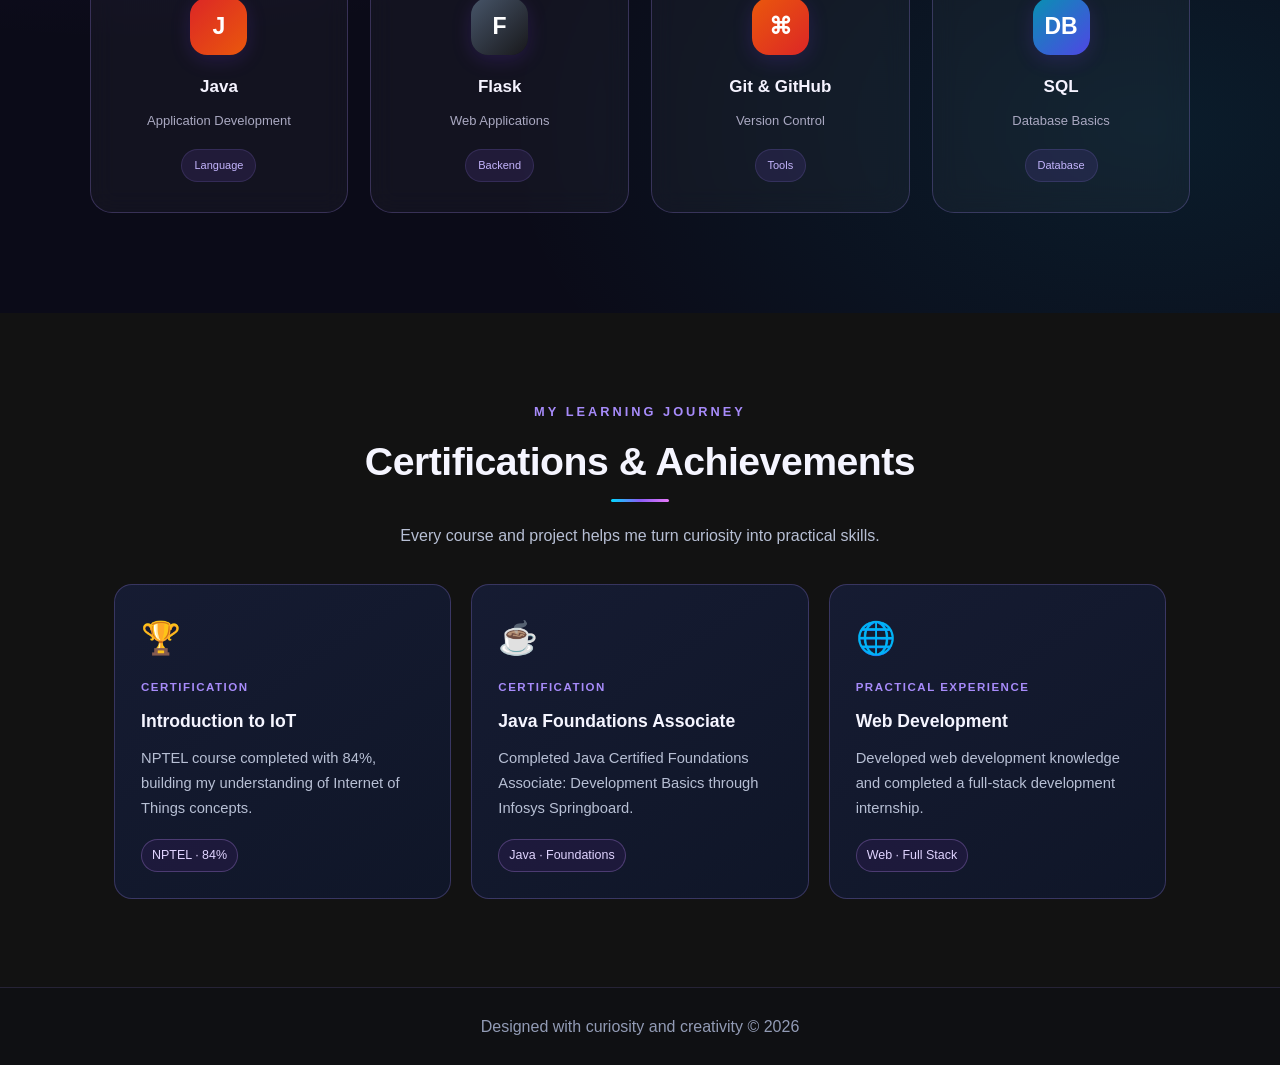
==== commit b80656c8: "Add LeetCode profile link" ====
--- a/index.html
+++ b/index.html
@@ -19,7 +19,7 @@
       <a href="#home">Home</a>
       <a href="#about">About</a>
       <a href="#projects">Projects</a>
-      <a href="#contact">Contact</a>
+      <a href="#contact" class="nav-link">Contact</a>
       <a href="#skills">Skills</a>
       <a href="#achievements">Achievements</a>
     </nav>
@@ -158,7 +158,12 @@
     I'm excited to connect, share ideas, and explore new opportunities.
   </p>
 
-  <form class="contact-form" id="contactForm">
+  <form
+  class="contact-form"
+  id="contactForm"
+  action="https://formspree.io/f/xoejwrdn"
+  method="POST"
+>
     <input
       type="text"
       id="contact-name"
@@ -216,6 +221,12 @@
      rel="noopener noreferrer">
     in LinkedIn ↗
   </a>
+  <a class="social-btn"
+   href="https://leetcode.com/u/Brindha_R_/"
+   target="_blank"
+   rel="noopener noreferrer">
+  &lt;/&gt; LeetCode ↗
+</a>
 
 </div>
     <!-- Skills Section -->
